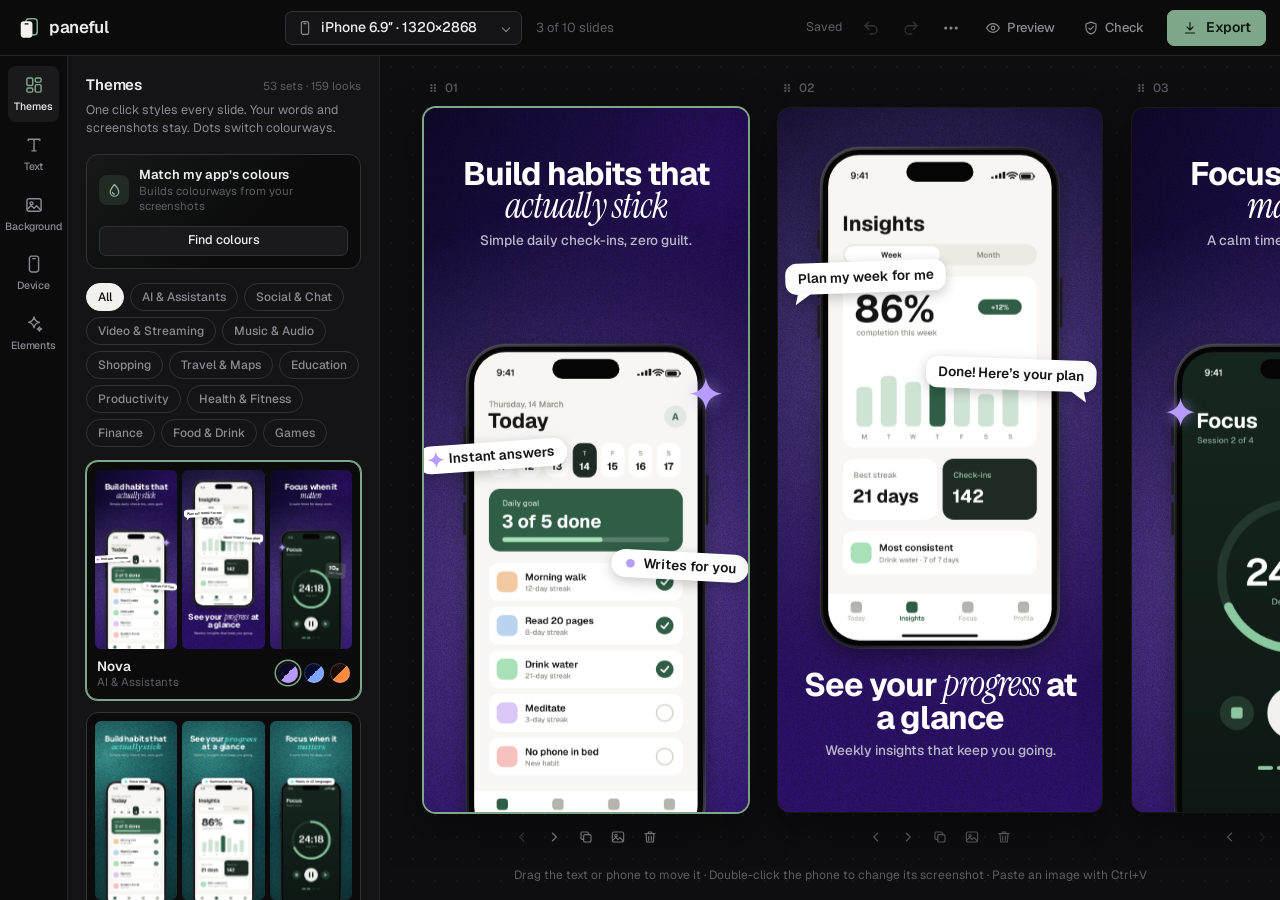
==== app/index.html @ 58d5b6b7 "first commit" ====
<!doctype html>
<html lang="en">
<head>
  <meta charset="utf-8">
  <meta name="viewport" content="width=device-width, initial-scale=1">
  <title>Editor · Paneful</title>
  <meta name="description" content="Make App Store and Google Play screenshots in your browser. Free, no signup.">
  <meta name="theme-color" content="#0B0B0C">
  <link rel="icon" href="../assets/img/favicon.svg" type="image/svg+xml">
  <link rel="apple-touch-icon" href="../assets/img/apple-touch-icon.png">
  <link rel="stylesheet" href="../assets/css/fonts.css">
  <link rel="stylesheet" href="../assets/css/base.css">
  <link rel="stylesheet" href="../assets/css/app.css">
</head>
<body>
  <header class="top">
    <a class="logo" href="../" title="Paneful home">
      <svg viewBox="0 0 32 32" fill="none" aria-hidden="true"><rect x="11.5" y="2.5" width="16.5" height="23.5" rx="4.5" stroke="#7FA88A" stroke-width="2.2"/><rect x="4" y="6" width="17" height="24" rx="4.5" fill="#F2F1EE"/><rect x="9.5" y="9.2" width="6" height="1.8" rx=".9" fill="#0B0B0C"/></svg>
      paneful
    </a>
    <div class="top-mid">
      <label class="size-pick" title="Preview size">
        <span class="size-ic" id="sizeIc"></span>
        <select id="size" aria-label="Preview size"></select>
      </label>
      <span class="count" id="slideCount"></span>
    </div>
    <div class="top-right">
      <span class="save" id="saveState" aria-live="polite">Saved</span>
      <button class="icon-btn" id="undo" title="Undo (Ctrl+Z)" aria-label="Undo"></button>
      <button class="icon-btn" id="redo" title="Redo (Ctrl+Shift+Z)" aria-label="Redo"></button>
      <div class="menu-wrap">
        <button class="icon-btn" id="menuBtn" title="More" aria-label="More options" aria-haspopup="true"></button>
        <div class="menu" id="menu" role="menu">
          <button data-act="new" role="menuitem">New project</button>
          <button data-act="demo" role="menuitem">Load demo project</button>
          <div class="menu-sep"></div>
          <button data-act="saveFile" role="menuitem">Save project file…</button>
          <button data-act="openFile" role="menuitem">Open project file…</button>
          <div class="menu-sep"></div>
          <button data-act="keys" role="menuitem">Keyboard shortcuts</button>
        </div>
      </div>
      <button class="btn btn-ghost topbtn" id="previewBtn" title="See it in the App Store and Google Play"></button>
      <button class="btn btn-ghost topbtn" id="checkBtn" title="Pre-flight check"></button>
      <button class="btn btn-primary" id="exportBtn"></button>
    </div>
  </header>

  <div class="narrow-note" id="narrowNote">Paneful works best on a computer. You can still look around here.</div>

  <main class="main">
    <nav class="rail" id="rail" aria-label="Panels"></nav>
    <aside class="panel" id="panel" aria-live="off"></aside>
    <section class="stage" id="stage">
      <div class="strip" id="strip"></div>
      <div class="drop-hint" id="dropHint"><div>Drop screenshots to add slides</div></div>
      <p class="stage-tip">Drag the text or phone to move it · Double-click the phone to change its screenshot · Paste an image with Ctrl+V</p>
    </section>
  </main>

  <!-- export -->
  <div class="modal" id="exportModal" role="dialog" aria-modal="true" aria-labelledby="exTitle">
    <div class="sheet">
      <div class="sheet-head">
        <h2 id="exTitle">Export screenshots</h2>
        <button class="icon-btn" data-close aria-label="Close"></button>
      </div>
      <div class="sheet-body" id="exBody"></div>
      <div class="sheet-foot">
        <div class="progress" id="exProgress"><div class="bar"><i id="exBar"></i></div><span id="exText"></span></div>
        <button class="btn" id="exOne">Current slide (PNG)</button>
        <button class="btn btn-primary" id="exGo">Download ZIP</button>
      </div>
    </div>
  </div>

  <!-- store preview -->
  <div class="modal" id="previewModal" role="dialog" aria-modal="true" aria-labelledby="pvTitle">
    <div class="sheet sheet-xl">
      <div class="sheet-head"><h2 id="pvTitle">Store preview</h2><button class="icon-btn" data-close aria-label="Close"></button></div>
      <div class="pv" id="pvBody"></div>
    </div>
  </div>

  <!-- pre-flight check -->
  <div class="modal" id="checkModal" role="dialog" aria-modal="true" aria-labelledby="ckTitle">
    <div class="sheet">
      <div class="sheet-head"><h2 id="ckTitle">Pre-flight check</h2><button class="icon-btn" data-close aria-label="Close"></button></div>
      <div class="sheet-body" id="ckBody"></div>
      <div class="sheet-foot"><button class="btn" id="ckRecheck">Check again</button><button class="btn btn-primary" id="ckFixAll">Fix all</button></div>
    </div>
  </div>

  <!-- confirm / info -->
  <div class="modal" id="dialog" role="dialog" aria-modal="true" aria-labelledby="dlgTitle">
    <div class="sheet sheet-sm">
      <div class="sheet-head"><h2 id="dlgTitle"></h2><button class="icon-btn" data-close aria-label="Close"></button></div>
      <div class="sheet-body" id="dlgBody"></div>
      <div class="sheet-foot"><button class="btn" id="dlgCancel">Cancel</button><button class="btn btn-primary" id="dlgOk">OK</button></div>
    </div>
  </div>

  <input type="file" id="fileInput" accept="image/png,image/jpeg,image/webp,image/gif,image/avif" multiple hidden>
  <input type="file" id="projInput" accept=".json,application/json" hidden>
  <div class="toast" id="toast" role="status"></div>

  <script src="../assets/lib/jszip.min.js"></script>
  <script src="../assets/js/engine.js"></script>
  <script src="../assets/js/themes.js"></script>
  <script src="../assets/js/demo.js"></script>
  <script src="../assets/js/extras.js"></script>
  <script src="../assets/js/app.js"></script>
</body>
</html>
---- assets/css/fonts.css ----
/* Paneful fonts — self-hosted (Latin subset), all SIL Open Font License. */
@font-face { font-family: 'Geist'; font-style: normal; font-display: swap; font-weight: 100 900; src: url('../fonts/geist.woff2') format('woff2'); }
@font-face { font-family: 'Inter'; font-style: normal; font-display: swap; font-weight: 100 900; src: url('../fonts/inter.woff2') format('woff2'); }
@font-face { font-family: 'Manrope'; font-style: normal; font-display: swap; font-weight: 200 800; src: url('../fonts/manrope.woff2') format('woff2'); }
@font-face { font-family: 'Outfit'; font-style: normal; font-display: swap; font-weight: 100 900; src: url('../fonts/outfit.woff2') format('woff2'); }
@font-face { font-family: 'Sora'; font-style: normal; font-display: swap; font-weight: 100 800; src: url('../fonts/sora.woff2') format('woff2'); }
@font-face { font-family: 'Space Grotesk'; font-style: normal; font-display: swap; font-weight: 300 700; src: url('../fonts/space-grotesk.woff2') format('woff2'); }
@font-face { font-family: 'Bricolage Grotesque'; font-style: normal; font-display: swap; font-weight: 200 800; src: url('../fonts/bricolage-grotesque.woff2') format('woff2'); }
@font-face { font-family: 'Nunito'; font-style: normal; font-display: swap; font-weight: 200 1000; src: url('../fonts/nunito.woff2') format('woff2'); }
@font-face { font-family: 'DM Sans'; font-style: normal; font-display: swap; font-weight: 100 1000; src: url('../fonts/dm-sans.woff2') format('woff2'); }
@font-face { font-family: 'Fraunces'; font-style: normal; font-display: swap; font-weight: 100 900; src: url('../fonts/fraunces.woff2') format('woff2'); }
@font-face { font-family: 'Playfair Display'; font-style: normal; font-display: swap; font-weight: 400 900; src: url('../fonts/playfair-display.woff2') format('woff2'); }
@font-face { font-family: 'JetBrains Mono'; font-style: normal; font-display: swap; font-weight: 100 800; src: url('../fonts/jetbrains-mono.woff2') format('woff2'); }
@font-face { font-family: 'Caveat'; font-style: normal; font-display: swap; font-weight: 400 700; src: url('../fonts/caveat.woff2') format('woff2'); }
@font-face { font-family: 'Instrument Serif'; font-style: normal; font-display: swap; font-weight: 400; src: url('../fonts/instrument-serif.woff2') format('woff2'); }
@font-face { font-family: 'DM Serif Display'; font-style: normal; font-display: swap; font-weight: 400; src: url('../fonts/dm-serif-display.woff2') format('woff2'); }
@font-face { font-family: 'Archivo Black'; font-style: normal; font-display: swap; font-weight: 400; src: url('../fonts/archivo-black.woff2') format('woff2'); }
@font-face { font-family: 'Instrument Serif'; font-style: italic; font-display: swap; font-weight: 400; src: url('../fonts/instrument-serif-italic.woff2') format('woff2'); }
@font-face { font-family: 'Fraunces'; font-style: italic; font-display: swap; font-weight: 100 900; src: url('../fonts/fraunces-italic.woff2') format('woff2'); }
@font-face { font-family: 'Playfair Display'; font-style: italic; font-display: swap; font-weight: 400 900; src: url('../fonts/playfair-display-italic.woff2') format('woff2'); }
@font-face { font-family: 'DM Serif Display'; font-style: italic; font-display: swap; font-weight: 400; src: url('../fonts/dm-serif-display-italic.woff2') format('woff2'); }
---- assets/css/base.css ----
/* Paneful design tokens */
:root {
  --ink: #0B0B0C;
  --panel: #141416;
  --panel-2: #1A1A1D;
  --line: #26262A;
  --line-2: #323237;
  --text: #EDEDEF;
  --muted: #8A8A93;
  --faint: #5C5C64;
  --paper: #F2F1EE;
  --sage: #7FA88A;
  --sage-hi: #93BB9D;
  --sage-ink: #0E1A12;
  --sage-soft: rgba(127, 168, 138, 0.14);
  --danger: #E5675F;
  --radius: 10px;
  --radius-sm: 7px;
  --ui: 'Geist', ui-sans-serif, system-ui, -apple-system, 'Segoe UI', sans-serif;
  --serif: 'Instrument Serif', Georgia, serif;
  --mono: 'JetBrains Mono', ui-monospace, Menlo, monospace;
}
*, *::before, *::after { box-sizing: border-box; }
html, body { margin: 0; }
body { background: var(--ink); color: var(--text); font-family: var(--ui); font-size: 14px; line-height: 1.5; -webkit-font-smoothing: antialiased; }
a { color: inherit; }
button { font: inherit; color: inherit; }
::selection { background: var(--sage); color: var(--sage-ink); }
:focus-visible { outline: 2px solid var(--sage); outline-offset: 2px; }

.btn { display: inline-flex; align-items: center; justify-content: center; gap: 8px; height: 36px; padding: 0 14px; border-radius: var(--radius-sm); border: 1px solid var(--line-2); background: var(--panel-2); color: var(--text); font-weight: 500; cursor: pointer; text-decoration: none; white-space: nowrap; transition: background .15s, border-color .15s, color .15s; }
.btn:hover { background: #222226; border-color: #3d3d44; }
.btn:disabled { opacity: .4; cursor: default; }
.btn-primary { background: var(--sage); border-color: var(--sage); color: var(--sage-ink); font-weight: 600; }
.btn-primary:hover { background: var(--sage-hi); border-color: var(--sage-hi); }
.btn-paper { background: var(--paper); border-color: var(--paper); color: var(--ink); font-weight: 600; }
.btn-paper:hover { background: #fff; border-color: #fff; }
.btn-ghost { background: transparent; border-color: transparent; color: var(--muted); }
.btn-ghost:hover { background: var(--panel-2); color: var(--text); border-color: transparent; }
.btn svg { width: 16px; height: 16px; flex: none; }
.logo { display: inline-flex; align-items: center; gap: 9px; text-decoration: none; font-weight: 600; letter-spacing: -0.02em; font-size: 17px; color: var(--text); }
.logo svg { width: 22px; height: 22px; }
---- assets/css/app.css ----
/* Paneful editor */
html, body { height: 100%; overflow: hidden; }
body { display: flex; flex-direction: column; }

/* ── top bar ── */
.top { height: 56px; flex: none; display: flex; align-items: center; gap: 16px; padding: 0 14px 0 18px; border-bottom: 1px solid var(--line); background: var(--ink); position: relative; z-index: 20; }
.top-mid { flex: 1; display: flex; align-items: center; justify-content: center; gap: 14px; }
.top-right { display: flex; align-items: center; gap: 6px; }
.size-pick { position: relative; display: inline-flex; align-items: center; gap: 8px; height: 34px; padding: 0 30px 0 11px; border: 1px solid var(--line-2); border-radius: var(--radius-sm); background: var(--panel); cursor: pointer; }
.size-pick:hover { border-color: #3d3d44; }
.size-pick::after { content: ''; position: absolute; right: 12px; top: 13px; width: 6px; height: 6px; border-right: 1.5px solid var(--muted); border-bottom: 1.5px solid var(--muted); transform: rotate(45deg); pointer-events: none; }
.size-ic svg { width: 16px; height: 16px; color: var(--muted); display: block; }
.size-pick select { appearance: none; background: transparent; border: 0; color: var(--text); font: inherit; font-weight: 500; cursor: pointer; outline: none; }
.size-pick select option, .size-pick select optgroup { background: var(--panel); color: var(--text); }
.count { color: var(--faint); font-size: 13px; }
.save { color: var(--faint); font-size: 12.5px; margin-right: 6px; min-width: 52px; text-align: right; }
.icon-btn { width: 34px; height: 34px; display: inline-grid; place-items: center; border: 1px solid transparent; border-radius: var(--radius-sm); background: transparent; color: var(--muted); cursor: pointer; }
.icon-btn:hover:not(:disabled) { background: var(--panel-2); color: var(--text); }
.icon-btn:disabled { opacity: .3; cursor: default; }
.icon-btn svg { width: 18px; height: 18px; }
#exportBtn { margin-left: 6px; }

.menu-wrap { position: relative; }
.menu { position: absolute; right: 0; top: 40px; min-width: 210px; padding: 6px; background: var(--panel); border: 1px solid var(--line-2); border-radius: var(--radius); box-shadow: 0 16px 40px rgba(0,0,0,.45); display: none; }
.menu.open { display: block; }
.menu button { display: block; width: 100%; text-align: left; padding: 8px 10px; border: 0; background: transparent; border-radius: 6px; cursor: pointer; color: var(--text); }
.menu button:hover { background: var(--panel-2); }
.menu-sep { height: 1px; background: var(--line); margin: 5px 4px; }

.narrow-note { display: none; padding: 8px 16px; font-size: 13px; background: var(--sage-soft); color: var(--sage-hi); border-bottom: 1px solid var(--line); }
@media (max-width: 860px) { .narrow-note { display: block; } }

/* ── main grid ── */
.main { flex: 1; min-height: 0; display: grid; grid-template-columns: 68px 312px 1fr; }
.rail { border-right: 1px solid var(--line); padding: 10px 8px; display: flex; flex-direction: column; gap: 4px; background: var(--ink); }
.rail button { display: flex; flex-direction: column; align-items: center; gap: 4px; padding: 9px 0 7px; border: 0; border-radius: 8px; background: transparent; color: var(--muted); font-size: 10.5px; letter-spacing: -0.01em; font-weight: 500; cursor: pointer; }
.rail button svg { width: 20px; height: 20px; }
.rail button:hover { color: var(--text); background: var(--panel); }
.rail button.on { color: var(--text); background: var(--panel-2); }
.rail button.on svg { color: var(--sage); }

.panel { border-right: 1px solid var(--line); background: var(--panel); overflow-y: auto; padding: 18px 18px 40px; }
.panel::-webkit-scrollbar, .stage::-webkit-scrollbar, .strip::-webkit-scrollbar { width: 10px; height: 10px; }
.panel::-webkit-scrollbar-thumb, .strip::-webkit-scrollbar-thumb { background: #2a2a2f; border-radius: 10px; border: 3px solid transparent; background-clip: padding-box; }
.panel h2 { font-size: 15px; font-weight: 600; margin: 0 0 4px; letter-spacing: -0.01em; }
.panel .hint { color: var(--muted); font-size: 12.5px; margin: 0 0 16px; }
.panel h3 { font-size: 11px; font-weight: 600; text-transform: uppercase; letter-spacing: .07em; color: var(--faint); margin: 22px 0 10px; }
.panel h3:first-of-type { margin-top: 8px; }
.sec { padding-bottom: 6px; }

.field { margin-bottom: 13px; }
.field > .lab { display: flex; justify-content: space-between; align-items: baseline; font-size: 12.5px; color: var(--muted); margin-bottom: 6px; }
.field > .lab output { font-family: var(--mono); font-size: 11.5px; color: var(--text); }
.row2 { display: grid; grid-template-columns: minmax(0, 1fr) minmax(0, 1fr); gap: 10px; }
.row2 > * { min-width: 0; }

input[type=range] { -webkit-appearance: none; appearance: none; width: 100%; height: 18px; background: transparent; cursor: pointer; margin: 0; }
input[type=range]::-webkit-slider-runnable-track { height: 4px; border-radius: 4px; background: linear-gradient(to right, var(--sage) var(--p, 50%), var(--line-2) var(--p, 50%)); }
input[type=range]::-moz-range-track { height: 4px; border-radius: 4px; background: var(--line-2); }
input[type=range]::-moz-range-progress { height: 4px; border-radius: 4px; background: var(--sage); }
input[type=range]::-webkit-slider-thumb { -webkit-appearance: none; width: 14px; height: 14px; border-radius: 50%; background: var(--paper); margin-top: -5px; border: 0; box-shadow: 0 1px 3px rgba(0,0,0,.5); }
input[type=range]::-moz-range-thumb { width: 14px; height: 14px; border-radius: 50%; background: var(--paper); border: 0; }

.inp, textarea.inp, select.inp { width: 100%; background: var(--ink); border: 1px solid var(--line-2); border-radius: var(--radius-sm); color: var(--text); font: inherit; padding: 8px 10px; outline: none; }
textarea.inp { resize: vertical; min-height: 64px; line-height: 1.45; }
.inp:focus { border-color: var(--sage); }
select.inp { appearance: none; padding-right: 28px; cursor: pointer; background-image: linear-gradient(45deg, transparent 50%, var(--muted) 50%), linear-gradient(135deg, var(--muted) 50%, transparent 50%); background-position: calc(100% - 15px) 52%, calc(100% - 10px) 52%; background-size: 5px 5px; background-repeat: no-repeat; }
select.inp option { background: var(--panel); }

.color { display: flex; align-items: center; gap: 8px; background: var(--ink); border: 1px solid var(--line-2); border-radius: var(--radius-sm); padding: 4px 8px 4px 4px; }
.color:focus-within { border-color: var(--sage); }
.color .sw { position: relative; width: 26px; height: 26px; border-radius: 5px; overflow: hidden; flex: none; box-shadow: inset 0 0 0 1px rgba(255,255,255,.12); }
.color .sw input { position: absolute; inset: -8px; width: 44px; height: 44px; border: 0; padding: 0; cursor: pointer; opacity: 0; }
.color .hex { flex: 1; min-width: 0; width: 100%; background: transparent; border: 0; color: var(--text); font-family: var(--mono); font-size: 12.5px; outline: none; text-transform: uppercase; }

.seg { display: flex; background: var(--ink); border: 1px solid var(--line-2); border-radius: var(--radius-sm); padding: 3px; gap: 2px; }
.seg button { flex: 1; height: 28px; border: 0; border-radius: 5px; background: transparent; color: var(--muted); font-size: 12.5px; font-weight: 500; cursor: pointer; display: inline-flex; align-items: center; justify-content: center; gap: 5px; padding: 0 4px; white-space: nowrap; }
.seg button:hover { color: var(--text); }
.seg button.on { background: var(--panel-2); color: var(--text); box-shadow: 0 0 0 1px var(--line-2); }
.seg button svg { width: 15px; height: 15px; }
.seg.wrap { flex-wrap: wrap; }
.seg.wrap button { flex: 1 0 30%; }

.swatches { display: flex; gap: 8px; flex-wrap: wrap; }
.swatches button { width: 30px; height: 30px; border-radius: 50%; border: 2px solid transparent; cursor: pointer; box-shadow: inset 0 0 0 1px rgba(255,255,255,.15); padding: 0; }
.swatches button.on { border-color: var(--sage); box-shadow: inset 0 0 0 2px var(--panel); }

.btn-block { width: 100%; }
.btn-sm { height: 30px; font-size: 12.5px; padding: 0 10px; }
.btns { display: flex; gap: 8px; }
.btns .btn { flex: 1; }
.apply-all { margin-top: 18px; }

.shot { display: flex; gap: 12px; align-items: center; padding: 10px; border: 1px solid var(--line-2); border-radius: var(--radius); background: var(--ink); }
.shot .thumb { width: 46px; height: 92px; border-radius: 7px; background: #1f1f23 center/cover no-repeat; flex: none; display: grid; place-items: center; color: var(--faint); }
.shot .thumb svg { width: 18px; height: 18px; }
.shot .meta { flex: 1; min-width: 0; display: flex; flex-direction: column; gap: 7px; }
.shot .meta small { color: var(--muted); font-size: 12px; }

/* themes */
.themes { display: grid; grid-template-columns: 1fr 1fr; gap: 12px; }
.theme { border: 1px solid var(--line-2); border-radius: var(--radius); background: var(--ink); padding: 8px 8px 9px; cursor: pointer; text-align: left; transition: border-color .15s, transform .15s; }
.theme:hover { border-color: #45454c; transform: translateY(-1px); }
.theme.on { border-color: var(--sage); box-shadow: 0 0 0 1px var(--sage); }
.theme canvas { width: 100%; display: block; border-radius: 6px; aspect-ratio: 1320 / 2868; background: #1a1a1d; }
.theme .nm { display: flex; align-items: center; justify-content: space-between; margin-top: 7px; font-size: 12.5px; font-weight: 500; }
.theme .dots { display: flex; gap: 3px; }
.theme .dots i { width: 9px; height: 9px; border-radius: 50%; box-shadow: inset 0 0 0 1px rgba(255,255,255,.15); }

/* ── stage ── */
.stage { position: relative; min-width: 0; overflow: hidden; display: flex; flex-direction: column; background-color: #0E0E10; background-image: radial-gradient(rgba(255,255,255,.045) 1px, transparent 1px); background-size: 22px 22px; }
.strip { flex: 1; display: flex; align-items: center; gap: 30px; overflow-x: auto; overflow-y: hidden; padding: 26px 44px 18px; }
.strip::after { content: ''; flex: 0 0 14px; }
.card { flex: none; display: flex; flex-direction: column; gap: 10px; position: relative; }
.card .chead { display: flex; align-items: center; justify-content: space-between; color: var(--faint); font-size: 12px; font-weight: 500; height: 20px; }
.card .grip { cursor: grab; display: inline-flex; align-items: center; gap: 5px; padding: 2px 6px 2px 2px; border-radius: 5px; }
.card .grip:hover { color: var(--text); background: rgba(255,255,255,.05); }
.card .grip svg { width: 14px; height: 14px; }
.card canvas { display: block; border-radius: 12px; box-shadow: 0 0 0 1px rgba(255,255,255,.06), 0 18px 50px rgba(0,0,0,.45); touch-action: none; background: #1a1a1d; }
.card.sel canvas { box-shadow: 0 0 0 2px var(--sage), 0 18px 50px rgba(0,0,0,.45); }
.card .acts { display: flex; justify-content: center; gap: 2px; opacity: .55; transition: opacity .15s; }
.card:hover .acts, .card.sel .acts { opacity: 1; }
.card .acts .icon-btn { width: 30px; height: 30px; }
.card .acts .icon-btn svg { width: 16px; height: 16px; }
.card.drop-before::before, .card.drop-after::after { content: ''; position: absolute; top: 30px; bottom: 40px; width: 3px; border-radius: 3px; background: var(--sage); }
.card.drop-before::before { left: -17px; }
.card.drop-after::after { right: -17px; }
.card.file-over canvas { box-shadow: 0 0 0 3px var(--sage), 0 18px 50px rgba(0,0,0,.45); }
.card.dragging { opacity: .4; }

.add { flex: none; border: 1.5px dashed var(--line-2); border-radius: 14px; display: flex; flex-direction: column; align-items: center; justify-content: center; gap: 10px; color: var(--muted); cursor: pointer; background: rgba(255,255,255,.015); transition: border-color .15s, color .15s; margin-top: 30px; margin-bottom: 40px; padding: 10px; text-align: center; }
.add:hover { border-color: var(--sage); color: var(--text); }
.add svg { width: 26px; height: 26px; }
.add b { font-weight: 500; font-size: 13.5px; }
.add small { font-size: 12px; color: var(--faint); }
.add .link { background: none; border: 0; color: var(--muted); text-decoration: underline; text-underline-offset: 3px; cursor: pointer; font-size: 12px; padding: 4px; }
.add .link:hover { color: var(--text); }

.stage-tip { flex: none; margin: 0; padding: 0 20px 16px; text-align: center; color: var(--faint); font-size: 12px; }
.drop-hint { position: absolute; inset: 12px; border: 2px dashed var(--sage); border-radius: 16px; background: rgba(14, 26, 18, .72); display: none; place-items: center; font-size: 16px; font-weight: 500; color: var(--text); pointer-events: none; z-index: 5; }
.stage.dropping .drop-hint { display: grid; }

/* ── modals ── */
.modal { position: fixed; inset: 0; background: rgba(5,5,6,.72); display: none; align-items: center; justify-content: center; z-index: 50; padding: 20px; backdrop-filter: blur(3px); }
.modal.open { display: flex; }
.sheet { width: 100%; max-width: 620px; max-height: calc(100vh - 40px); display: flex; flex-direction: column; background: var(--panel); border: 1px solid var(--line-2); border-radius: 14px; box-shadow: 0 30px 80px rgba(0,0,0,.6); }
.sheet-sm { max-width: 420px; }
.sheet-head { display: flex; align-items: center; justify-content: space-between; padding: 16px 16px 6px 22px; }
.sheet-head h2 { margin: 0; font-size: 17px; font-weight: 600; letter-spacing: -0.01em; }
.sheet-body { padding: 8px 22px 6px; overflow-y: auto; color: var(--muted); }
.sheet-body p { margin: 0 0 12px; }
.sheet-foot { display: flex; align-items: center; justify-content: flex-end; gap: 8px; padding: 14px 22px 20px; }
.exgroup { margin: 8px 0 18px; }
.exgroup h4 { margin: 0 0 8px; color: var(--text); font-size: 13px; font-weight: 600; }
.exitem { display: flex; align-items: center; gap: 12px; padding: 10px 12px; border: 1px solid var(--line-2); border-radius: var(--radius-sm); margin-bottom: 6px; cursor: pointer; background: var(--ink); }
.exitem:hover { border-color: #45454c; }
.exitem input { accent-color: var(--sage); width: 16px; height: 16px; cursor: pointer; }
.exitem .t { flex: 1; color: var(--text); }
.exitem .d { font-family: var(--mono); font-size: 11.5px; color: var(--muted); }
.exitem .n { font-size: 11px; padding: 2px 7px; border-radius: 20px; background: var(--panel-2); color: var(--muted); }
.exitem .n.req { background: var(--sage-soft); color: var(--sage-hi); }
.exsum { font-size: 12.5px; padding: 10px 12px; border-radius: var(--radius-sm); background: var(--ink); border: 1px solid var(--line); }
.feat-prev { width: 100%; border-radius: 6px; margin-top: 4px; display: block; }
.progress { flex: 1; display: none; align-items: center; gap: 10px; font-size: 12.5px; color: var(--muted); }
.progress.on { display: flex; }
.progress .bar { flex: 1; height: 4px; border-radius: 4px; background: var(--line-2); overflow: hidden; }
.progress .bar i { display: block; height: 100%; width: 0; background: var(--sage); transition: width .15s; }
.keys { width: 100%; border-collapse: collapse; }
.keys td { padding: 7px 0; border-bottom: 1px solid var(--line); color: var(--text); }
.keys td:last-child { text-align: right; }
kbd { font-family: var(--mono); font-size: 11.5px; padding: 2px 6px; border-radius: 5px; background: var(--ink); border: 1px solid var(--line-2); color: var(--text); }

.toast { position: fixed; left: 50%; bottom: 26px; transform: translate(-50%, 16px); background: var(--paper); color: var(--ink); padding: 10px 16px; border-radius: 9px; font-weight: 500; font-size: 13.5px; box-shadow: 0 14px 40px rgba(0,0,0,.5); opacity: 0; pointer-events: none; transition: opacity .2s, transform .2s; z-index: 60; display: flex; align-items: center; gap: 12px; }
.toast.on { opacity: 1; transform: translate(-50%, 0); pointer-events: auto; }
.toast button { border: 0; background: transparent; font-weight: 600; color: #3f6b4b; cursor: pointer; padding: 0; }

@media (max-width: 860px) {
  .main { grid-template-columns: 56px 260px minmax(380px, 1fr); overflow-x: auto; }
  .top-mid .count, .save { display: none; }
}
.modal.open ~ .toast { bottom: auto; top: 24px; transform: translate(-50%, -16px); }
.modal.open ~ .toast.on { transform: translate(-50%, 0); }

/* ── themes browser ── */
.thead { display: flex; align-items: baseline; justify-content: space-between; gap: 8px; }
.tcount { font-size: 11.5px; color: var(--faint); white-space: nowrap; }
.cats { display: flex; flex-wrap: wrap; gap: 6px; margin: 0 0 14px; }
.cats button { height: 28px; padding: 0 11px; border-radius: 20px; border: 1px solid var(--line-2); background: transparent; color: var(--muted); font-size: 12px; font-weight: 500; cursor: pointer; }
.cats button:hover { color: var(--text); border-color: #45454c; }
.cats button.on { background: var(--paper); border-color: var(--paper); color: var(--ink); }
.tlist { display: flex; flex-direction: column; gap: 12px; }
.tcard { border: 1px solid var(--line-2); border-radius: 12px; background: var(--ink); padding: 8px 8px 10px; cursor: pointer; transition: border-color .15s, transform .15s; }
.tcard:hover { border-color: #45454c; }
.tcard.on { border-color: var(--sage); box-shadow: 0 0 0 1px var(--sage); }
.tprev { display: grid; grid-template-columns: repeat(3, 1fr); gap: 5px; }
.tprev canvas { width: 100%; aspect-ratio: 1320 / 2868; display: block; border-radius: 6px; background: #1a1a1d; }
.tmeta { display: flex; align-items: center; justify-content: space-between; margin-top: 9px; padding: 0 2px; }
.tname { display: flex; flex-direction: column; line-height: 1.25; }
.tname b { font-size: 13.5px; font-weight: 600; }
.tname small { font-size: 11.5px; color: var(--faint); }
.tdots { display: flex; gap: 6px; }
.tdots button { width: 20px; height: 20px; border-radius: 50%; border: 0; padding: 0; cursor: pointer; box-shadow: inset 0 0 0 1px rgba(255,255,255,.18); }
.tdots button.on { box-shadow: 0 0 0 2px var(--ink), 0 0 0 3.5px var(--sage); }
.more { margin-top: 14px; }

/* ── switches ── */
.switch { display: flex; align-items: center; justify-content: space-between; gap: 10px; margin-bottom: 13px; font-size: 12.5px; color: var(--muted); cursor: pointer; position: relative; }
.switch input { position: absolute; opacity: 0; width: 1px; height: 1px; }
.switch i { width: 32px; height: 18px; border-radius: 18px; background: var(--line-2); position: relative; transition: background .15s; flex: none; }
.switch i::after { content: ''; position: absolute; left: 2px; top: 2px; width: 14px; height: 14px; border-radius: 50%; background: var(--paper); transition: transform .15s; }
.switch input:checked + i { background: var(--sage); }
.switch input:checked + i::after { transform: translateX(14px); }
.switch input:focus-visible + i { outline: 2px solid var(--sage); outline-offset: 2px; }

/* ── elements ── */
.addgrid { display: grid; grid-template-columns: repeat(3, 1fr); gap: 6px; margin-bottom: 16px; }
.addgrid .btn { padding: 0 6px; gap: 5px; }
.addgrid .btn svg { width: 13px; height: 13px; }
.empty { color: var(--faint); font-size: 12.5px; text-align: center; padding: 18px 0; border: 1px dashed var(--line-2); border-radius: var(--radius); }
.el { border: 1px solid var(--line-2); border-radius: var(--radius); padding: 10px 12px 2px; margin-bottom: 10px; background: var(--ink); }
.el.on { border-color: var(--sage); }
.el-head { display: flex; align-items: center; justify-content: space-between; margin-bottom: 8px; }
.el-head b { font-size: 12.5px; font-weight: 600; }
.el-acts { display: flex; gap: 2px; }
.el-acts .icon-btn { width: 28px; height: 28px; }
.el-acts .icon-btn svg { width: 15px; height: 15px; }
.tsentinel { display: flex; align-items: center; justify-content: center; gap: 9px; padding: 18px 0 6px; color: var(--faint); font-size: 12.5px; }
.tsentinel i { width: 14px; height: 14px; border-radius: 50%; border: 2px solid var(--line-2); border-top-color: var(--sage); animation: spin .8s linear infinite; }
@keyframes spin { to { transform: rotate(360deg); } }
.tend { text-align: center; color: var(--faint); font-size: 12px; margin: 16px 0 0; }

/* ── selection outline + handles (editor only, never exported) ── */
.cwrap { position: relative; }
.selbox, .hoverbox { position: absolute; display: none; pointer-events: none; border-radius: 5px; transform-origin: 50% 50%; }
.selbox { z-index: 4; border: 2px solid var(--sage); box-shadow: 0 0 0 1px rgba(0,0,0,.35), inset 0 0 0 1px rgba(0,0,0,.2); }
.selbox.on, .hoverbox.on { display: block; }
.hoverbox { z-index: 3; border: 1.5px dashed rgba(147,187,157,.85); }
.selbox .h { position: absolute; width: 13px; height: 13px; border-radius: 50%; background: #fff; border: 2px solid var(--sage); pointer-events: auto; box-shadow: 0 1px 4px rgba(0,0,0,.45); touch-action: none; }
.selbox .h:hover { transform: scale(1.25); }
.selbox .nw { left: -7.5px; top: -7.5px; cursor: nwse-resize; }
.selbox .ne { right: -7.5px; top: -7.5px; cursor: nesw-resize; }
.selbox .sw { left: -7.5px; bottom: -7.5px; cursor: nesw-resize; }
.selbox .se { right: -7.5px; bottom: -7.5px; cursor: nwse-resize; }
.selbox .rot { left: 50%; top: -36px; margin-left: -8px; width: 16px; height: 16px; background: var(--sage); border-color: #fff; cursor: grab; }
.selbox .rot::after { content: ''; position: absolute; inset: 3px; border-radius: 50%; border: 1.5px solid #fff; border-top-color: transparent; }
.selbox.rotating .rot { cursor: grabbing; }
.selbox .rline { position: absolute; left: 50%; top: -21px; width: 1.5px; height: 21px; margin-left: -.75px; background: var(--sage); }
.selbox[data-kind="text"] .rot, .selbox[data-kind="text"] .rline { display: none; }
.selbox .lab { position: absolute; left: -1.5px; bottom: calc(100% + 4px); font-size: 10.5px; font-weight: 600; line-height: 1; padding: 3px 6px; border-radius: 4px; background: var(--sage); color: var(--sage-ink); white-space: nowrap; }
.selbox:not([data-kind="text"]) .lab { bottom: auto; top: calc(100% + 5px); }
.selbox .tag { position: absolute; left: 50%; top: -68px; transform: translateX(-50%); display: none; font: 600 12px var(--mono); padding: 4px 8px; border-radius: 6px; background: var(--paper); color: var(--ink); box-shadow: 0 4px 14px rgba(0,0,0,.4); white-space: nowrap; }
.selbox.rotating .tag, .selbox.scaling .tag { display: block; }
.selbox.rotating .h:not(.rot), .selbox.scaling .rot, .selbox.scaling .rline { opacity: .35; }
.selbox[data-kind="text"] .tag { top: -34px; }

/* ── top bar extras ── */
.topbtn { height: 34px; padding: 0 10px; gap: 6px; font-size: 13px; position: relative; }
.topbtn svg { width: 16px; height: 16px; }
#checkCount { display: none; font-style: normal; min-width: 17px; height: 17px; padding: 0 5px; border-radius: 9px; background: #E5A33A; color: #1A1204; font-size: 10.5px; font-weight: 700; line-height: 17px; text-align: center; }
#checkCount.on { display: inline-block; }
@media (max-width: 1180px) { .topbtn span { display: none; } }

/* ── match my colours ── */
.match { border: 1px solid var(--line-2); border-radius: 12px; padding: 12px; margin: 0 0 14px; background: linear-gradient(135deg, rgba(127,168,138,.09), transparent 60%), var(--ink); }
.match-head { display: flex; align-items: center; gap: 10px; }
.match-ic { width: 30px; height: 30px; border-radius: 8px; display: grid; place-items: center; background: var(--sage-soft); color: var(--sage-hi); flex: none; }
.match-ic svg { width: 17px; height: 17px; }
.match-txt { flex: 1; display: flex; flex-direction: column; line-height: 1.3; min-width: 0; }
.match-txt b { font-size: 13px; font-weight: 600; }
.match-txt small { font-size: 11.5px; color: var(--faint); }
.match-found { display: flex; align-items: center; gap: 6px; margin-top: 11px; font-size: 11.5px; color: var(--muted); }
.match-found i { width: 16px; height: 16px; border-radius: 5px; box-shadow: inset 0 0 0 1px rgba(255,255,255,.2); }
.match-opts { display: grid; grid-template-columns: repeat(3, 1fr); gap: 6px; margin-top: 10px; }
.match-opt { display: flex; flex-direction: column; align-items: center; gap: 6px; padding: 8px 4px 7px; border-radius: 9px; border: 1px solid var(--line-2); background: var(--panel); color: var(--text); font-size: 12px; font-weight: 500; cursor: pointer; }
.match-opt:hover { border-color: #45454c; }
.match-opt.on { border-color: var(--sage); box-shadow: 0 0 0 1px var(--sage); }
.match-opt .sw { width: 100%; height: 26px; border-radius: 6px; box-shadow: inset 0 0 0 1px rgba(255,255,255,.12); }
.match-note { display: block; margin-top: 9px; font-size: 11.5px; color: var(--faint); line-height: 1.4; }
.tdots button.custom { outline: 1.5px dashed var(--sage); outline-offset: 2px; }

/* ── pre-flight ── */
.ck-sum { display: flex; gap: 12px; align-items: flex-start; padding: 12px 14px; border-radius: 10px; margin-bottom: 12px; }
.ck-sum svg { width: 22px; height: 22px; flex: none; margin-top: 1px; }
.ck-sum b { display: block; color: var(--text); font-weight: 600; }
.ck-sum span { font-size: 12.5px; }
.ck-sum.warn { background: rgba(229,163,58,.1); border: 1px solid rgba(229,163,58,.3); }
.ck-sum.warn svg { color: #E5A33A; }
.ck-sum.ok { background: var(--sage-soft); border: 1px solid rgba(127,168,138,.35); }
.ck-sum.ok svg { color: var(--sage-hi); }
.ck-item { display: flex; gap: 10px; align-items: flex-start; padding: 11px 0; border-bottom: 1px solid var(--line); }
.ck-ic svg { width: 17px; height: 17px; margin-top: 2px; }
.ck-item.warn .ck-ic { color: #E5A33A; }
.ck-item.info .ck-ic { color: #7FA6FF; }
.ck-txt { flex: 1; min-width: 0; }
.ck-txt p { margin: 0; color: var(--text); font-size: 13.5px; }
.ck-txt small { color: var(--faint); font-size: 11.5px; }
.ck-acts { display: flex; gap: 6px; flex: none; }
.expf { display: flex; align-items: center; gap: 10px; padding: 10px 12px; border-radius: 9px; margin: 4px 0 14px; font-size: 13px; }
.expf svg { width: 18px; height: 18px; flex: none; }
.expf span { flex: 1; }
.expf b { color: var(--text); font-weight: 600; }
.expf.warn { background: rgba(229,163,58,.1); border: 1px solid rgba(229,163,58,.3); }
.expf.warn svg { color: #E5A33A; }
.expf.ok { background: var(--sage-soft); border: 1px solid rgba(127,168,138,.35); }
.expf.ok svg { color: var(--sage-hi); }

/* ── store preview ── */
.sheet-xl { max-width: 960px; }
.pv { display: grid; grid-template-columns: 300px 1fr; gap: 10px; padding: 6px 22px 22px; overflow-y: auto; }
.pv-side h3 { font-size: 11px; font-weight: 600; text-transform: uppercase; letter-spacing: .07em; color: var(--faint); margin: 20px 0 10px; }
.pv-icon { display: flex; align-items: center; gap: 10px; }
.pv-icon img { width: 46px; height: 46px; border-radius: 11px; box-shadow: 0 0 0 1px rgba(255,255,255,.1); }
.pv-hint { color: var(--faint); font-size: 11.5px; display: block; margin-top: 6px; }
.pv-legal { color: var(--faint); font-size: 11px; margin-top: 18px; }
.pv-stage { display: flex; flex-direction: column; align-items: center; background: #0E0E10; border-radius: 12px; padding: 22px 10px 12px; min-height: 640px; }
.pv-cap { color: var(--muted); font-size: 12.5px; text-align: center; margin: 14px 10px 0; max-width: 360px; }

.pv-phone { --bg: #fff; --fg: #000; --mut: #8a8a8e; --line: #e3e3e8; --chip: #eef0f5; --blue: #007AFF; --green: #01875F; --onGreen: #fff;
  position: relative; width: 340px; height: 690px; border-radius: 52px; padding: 11px; background: #1b1b1e; box-shadow: 0 0 0 1px #3a3a40, 0 30px 70px rgba(0,0,0,.6); flex: none; }
.pv-phone.dark { --bg: #000; --fg: #fff; --mut: #8d8d93; --line: #26262a; --chip: #1c1c1f; --blue: #0A84FF; --green: #5DD39E; --onGreen: #062e1e; }
.pv-phone.google.light { --bg: #fff; --fg: #1f1f1f; --mut: #5f6368; --line: #e8eaed; --chip: #f1f3f4; }
.pv-phone.google.dark { --bg: #131314; --fg: #e3e3e3; --mut: #9aa0a6; --line: #2d2e30; --chip: #1f1f20; }
.pv-island { position: absolute; top: 21px; left: 50%; width: 96px; height: 28px; margin-left: -48px; border-radius: 20px; background: #000; z-index: 3; }
.pv-screen { width: 100%; height: 100%; border-radius: 42px; overflow: hidden auto; background: var(--bg); color: var(--fg); scrollbar-width: none; font-family: -apple-system, 'SF Pro Text', 'Inter', system-ui, sans-serif; }
.pv-phone.google .pv-screen { font-family: 'Roboto', 'Google Sans', 'Inter', system-ui, sans-serif; }
.pv-screen::-webkit-scrollbar { display: none; }
.pv-status { display: flex; justify-content: space-between; align-items: center; padding: 15px 26px 6px 30px; font-size: 13.5px; }
.pv-status span { display: flex; gap: 5px; align-items: center; }
.pv-status i { display: inline-block; background: var(--fg); }
.pv-status .sig { width: 15px; height: 9px; clip-path: polygon(0 100%, 25% 100%, 25% 70%, 37% 70%, 37% 100%, 50% 100%, 50% 45%, 62% 45%, 62% 100%, 75% 100%, 75% 20%, 87% 20%, 87% 100%, 100% 100%, 100% 0, 0 100%); }
.pv-status .wifi { width: 13px; height: 9px; border-radius: 13px 13px 0 0; clip-path: polygon(50% 100%, 0 0, 100% 0); }
.pv-status .bat { width: 22px; height: 10px; border-radius: 3px; }
.stars { display: inline-flex; gap: 1.5px; }
.stars .st { width: 10px; height: 10px; background: linear-gradient(90deg, var(--mut) var(--f), color-mix(in srgb, var(--mut) 30%, transparent) var(--f)); clip-path: polygon(50% 0, 61% 35%, 98% 35%, 68% 57%, 79% 91%, 50% 70%, 21% 91%, 32% 57%, 2% 35%, 39% 35%); }
.stars.sm .st { width: 9px; height: 9px; }

/* App Store */
.as { padding: 0 16px 24px; font-size: 13px; }
.as-nav { display: flex; align-items: center; gap: 10px; padding: 8px 0 12px; }
.as-sbar { flex: 1; display: flex; align-items: center; gap: 6px; height: 34px; padding: 0 9px; border-radius: 10px; background: var(--chip); color: var(--mut); }
.as-sbar span { flex: 1; color: var(--fg); font-size: 15px; }
.as-sbar svg { width: 15px; height: 15px; }
.as-cancel { color: var(--blue); font-size: 15px; }
.as-res { padding: 12px 0 16px; border-bottom: 1px solid var(--line); }
.as-row { display: flex; align-items: center; gap: 11px; }
.as-ic { width: 60px; height: 60px; border-radius: 14px; box-shadow: 0 0 0 .5px rgba(0,0,0,.15); flex: none; object-fit: cover; }
.as-ic.big { width: 108px; height: 108px; border-radius: 24px; }
.as-ic.g { background: var(--chip); }
.as-meta { flex: 1; min-width: 0; display: flex; flex-direction: column; gap: 2px; }
.as-meta b { font-size: 15px; font-weight: 600; white-space: nowrap; overflow: hidden; text-overflow: ellipsis; }
.as-meta span { color: var(--mut); font-size: 12.5px; white-space: nowrap; overflow: hidden; text-overflow: ellipsis; }
.as-rate { display: flex; align-items: center; gap: 4px; }
.as-rate em { font-style: normal; font-size: 11px; }
.as-getwrap { display: flex; flex-direction: column; align-items: center; gap: 3px; }
.as-getwrap small { font-size: 8.5px; color: var(--mut); white-space: nowrap; }
.as-get { display: inline-block; padding: 5px 19px; border-radius: 20px; background: var(--chip); color: var(--blue); font-weight: 700; font-size: 14px; }
.as-get.fill { background: var(--blue); color: #fff; padding: 6px 22px; }
.as-shots { display: grid; grid-template-columns: repeat(3, 1fr); gap: 7px; margin-top: 13px; }
.as-shots img, .as-shots div { width: 100%; aspect-ratio: 1320 / 2868; border-radius: 9px; display: block; box-shadow: 0 0 0 .5px var(--line); object-fit: cover; }
.as-res.ghost .as-meta i, .gp-res.ghost .gp-meta i { display: block; height: 9px; border-radius: 5px; background: var(--chip); margin: 3px 0; width: 70%; }
.as-res.ghost .as-meta i:nth-child(2) { width: 50%; }
.as-res.ghost .as-shots div { background: var(--chip); box-shadow: none; }
.as-res.ghost { opacity: .7; }
.as-back { display: flex; align-items: center; gap: 2px; color: var(--blue); font-size: 15px; padding: 8px 0 10px; margin-left: -6px; }
.as-back svg { width: 22px; height: 22px; }
.as-head { display: flex; gap: 14px; align-items: flex-start; }
.as-hmeta { flex: 1; min-width: 0; }
.as-hmeta h3 { margin: 2px 0 2px; font-size: 20px; font-weight: 700; line-height: 1.2; }
.as-hmeta p { margin: 0; color: var(--mut); font-size: 13px; }
.as-acts { display: flex; align-items: center; justify-content: space-between; margin-top: 18px; }
.as-share svg { width: 20px; height: 20px; color: var(--blue); }
.as-info { display: grid; grid-template-columns: repeat(4, 1fr); margin: 18px 0 0; padding: 10px 0; border-top: 1px solid var(--line); border-bottom: 1px solid var(--line); text-align: center; }
.as-info div { display: flex; flex-direction: column; align-items: center; gap: 3px; padding: 0 3px; border-right: 1px solid var(--line); min-width: 0; }
.as-info div:last-child { border-right: 0; }
.as-info small { font-size: 8.5px; color: var(--mut); letter-spacing: .02em; white-space: nowrap; overflow: hidden; text-overflow: ellipsis; max-width: 100%; }
.as-info b { font-size: 17px; font-weight: 700; color: var(--mut); line-height: 1.2; }
.as-info b.ico svg { width: 17px; height: 17px; }
.as-info span { font-size: 10px; color: var(--mut); white-space: nowrap; overflow: hidden; text-overflow: ellipsis; max-width: 100%; }
.as-shots.big { display: flex; overflow-x: auto; gap: 9px; margin: 16px -16px 0; padding: 0 16px; scrollbar-width: none; }
.as-shots.big img { width: 196px; flex: none; border-radius: 16px; }
.as-sec { padding-top: 16px; margin-top: 18px; border-top: 1px solid var(--line); }
.as-sech { display: flex; justify-content: space-between; align-items: baseline; }
.as-sech h4 { margin: 0; font-size: 19px; font-weight: 700; }
.as-sech span { color: var(--blue); font-size: 14px; }
.as-sec small { color: var(--mut); font-size: 12px; }
.as-sec p { margin: 8px 0 0; font-size: 13.5px; }

/* Google Play */
.gp { padding: 0 16px 24px; font-size: 13px; }
.gp-sbar { display: flex; align-items: center; gap: 12px; height: 46px; padding: 0 14px; margin: 6px 0 10px; border-radius: 24px; background: var(--chip); color: var(--mut); }
.gp-sbar span { flex: 1; color: var(--fg); font-size: 15px; }
.gp-sbar svg, .gp-top svg { width: 19px; height: 19px; }
.gp-res { display: flex; gap: 13px; align-items: center; padding: 8px 0; }
.gp-ic { width: 60px; height: 60px; border-radius: 14px; box-shadow: 0 0 0 .5px rgba(0,0,0,.12); flex: none; object-fit: cover; }
.gp-ic.big { width: 72px; height: 72px; border-radius: 17px; }
.gp-ic.g { background: var(--chip); }
.gp-meta { display: flex; flex-direction: column; gap: 1px; min-width: 0; flex: 1; }
.gp-meta b { font-size: 15px; font-weight: 500; }
.gp-meta span { color: var(--mut); font-size: 12.5px; white-space: nowrap; overflow: hidden; text-overflow: ellipsis; }
.gp-install { margin: 10px 0 4px; height: 38px; border-radius: 20px; background: var(--green); color: var(--onGreen); display: grid; place-items: center; font-weight: 600; font-size: 14px; }
.gp-shots { display: flex; gap: 8px; margin: 12px -16px 14px; padding: 0 16px; overflow-x: auto; scrollbar-width: none; }
.gp-shots img { width: 92px; flex: none; aspect-ratio: 9 / 16; border-radius: 10px; object-fit: cover; box-shadow: 0 0 0 .5px var(--line); }
.gp-shots.big img { width: 150px; }
.gp-res.ghost { opacity: .7; }
.gp-top { display: flex; align-items: center; gap: 20px; padding: 10px 0 14px; color: var(--fg); }
.gp-top span { flex: 1; }
.gp-head { display: flex; gap: 16px; align-items: center; }
.gp-head h3 { margin: 0; font-size: 21px; font-weight: 500; line-height: 1.2; }
.gp-head a { display: block; color: var(--green); font-weight: 500; font-size: 13.5px; margin-top: 3px; }
.pv-phone.google.light .gp-head a { color: #01875F; }
.gp-head small { color: var(--mut); font-size: 11px; }
.gp-stats { display: grid; grid-template-columns: repeat(3, 1fr); margin: 18px 0 8px; text-align: center; }
.gp-stats div { display: flex; flex-direction: column; gap: 2px; border-right: 1px solid var(--line); }
.gp-stats div:last-child { border-right: 0; }
.gp-stats b { font-size: 13.5px; font-weight: 600; }
.gp-stats b.esrb { display: inline-grid; place-items: center; width: 18px; height: 18px; margin: 0 auto; border: 1.5px solid var(--fg); border-radius: 3px; font-size: 11px; }
.gp-stats span { color: var(--mut); font-size: 11px; }
.gp-sec h4 { margin: 4px 0 6px; font-size: 17px; font-weight: 500; display: flex; justify-content: space-between; }
.gp-sec p { margin: 0 0 12px; color: var(--mut); font-size: 13px; }
.gp-chip { display: inline-block; padding: 5px 12px; border-radius: 8px; border: 1px solid var(--line); color: var(--mut); font-size: 12px; }
@media (max-width: 900px) { .pv { grid-template-columns: 1fr; } }
.match-head { flex-wrap: wrap; }
.match-txt { flex: 1 1 calc(100% - 44px); }
.match-head .btn { flex: 1 1 100%; margin-top: 2px; }

/* ── thumbnail test ── */
.sheet-xl { max-width: 1180px; }
.th-bar-top { display: flex; align-items: center; gap: 10px; align-self: stretch; margin: -8px 4px 14px; font-size: 12px; color: var(--faint); }
.th-bar-top .btn.on { background: var(--sage); border-color: var(--sage); color: var(--sage-ink); }
.th-wrap { display: flex; gap: 22px; align-items: flex-start; justify-content: center; flex-wrap: wrap; }
.pv-phone.glance .pv-screen > * { filter: blur(1.1px); }
.pv-phone.glance .pv-screen { animation: pv-scroll 2.6s ease-in-out infinite alternate; }
@keyframes pv-scroll { from { transform: translateY(0); } to { transform: translateY(-4px); } }
@media (prefers-reduced-motion: reduce) { .pv-phone.glance .pv-screen { animation: none; } }
.cmp-ic { width: 60px; height: 60px; border-radius: 14px; flex: none; opacity: .85; }
.gp .cmp-ic { border-radius: 14px; }
.as-res.cmp .as-meta i, .gp-blk.cmp .gp-meta i { display: block; height: 9px; border-radius: 5px; background: var(--chip); margin: 3px 0; width: 75%; }
.as-res.cmp .as-meta i.s, .gp-blk.cmp .gp-meta i.s { width: 40%; }
.as-res.you, .gp-blk.you { position: relative; }
.as.thumb .as-res, .gp.thumb .gp-blk { padding: 12px 0 14px; border-bottom: 1px solid var(--line); }
.gp.thumb .gp-shots { margin-bottom: 0; }
.gp.thumb .gp-shots img { width: 78px; }
.th-side { width: 300px; display: flex; flex-direction: column; gap: 10px; }
.th-total { display: flex; align-items: center; gap: 12px; padding: 12px 14px; border-radius: 12px; border: 1px solid var(--line-2); background: var(--panel); }
.th-total b { font: 700 30px/1 var(--ui); letter-spacing: -0.02em; }
.th-total span { display: block; color: var(--text); font-weight: 600; font-size: 13px; }
.th-total small { color: var(--faint); font-size: 11.5px; }
.th-total.hi b, .th-row.hi .th-sc { color: var(--sage-hi); }
.th-total.mid b, .th-row.mid .th-sc { color: #E5A33A; }
.th-total.lo b, .th-row.lo .th-sc { color: var(--danger); }
.th-row { display: flex; gap: 11px; padding: 10px; border-radius: 12px; border: 1px solid var(--line-2); background: var(--panel); cursor: pointer; text-align: left; }
.th-row:hover { border-color: #45454c; }
.th-row img { width: 44px; border-radius: 6px; align-self: flex-start; flex: none; }
.th-info { flex: 1; min-width: 0; }
.th-top { display: flex; justify-content: space-between; align-items: baseline; }
.th-top b { font-size: 13px; color: var(--text); font-weight: 600; }
.th-sc { font-size: 12px; font-weight: 600; }
.th-bar { height: 4px; border-radius: 4px; background: var(--line-2); margin: 6px 0 7px; overflow: hidden; }
.th-bar i { display: block; height: 100%; border-radius: 4px; background: currentColor; }
.th-row.hi .th-bar i { background: var(--sage); }
.th-row.mid .th-bar i { background: #E5A33A; }
.th-row.lo .th-bar i { background: var(--danger); }
.th-info ul { margin: 0; padding-left: 16px; color: var(--muted); font-size: 12px; }
.th-info li + li { margin-top: 3px; }
.th-info p { margin: 0; color: var(--muted); font-size: 12px; }
.th-note { color: var(--faint); font-size: 11.5px; margin: 2px 2px 0; }
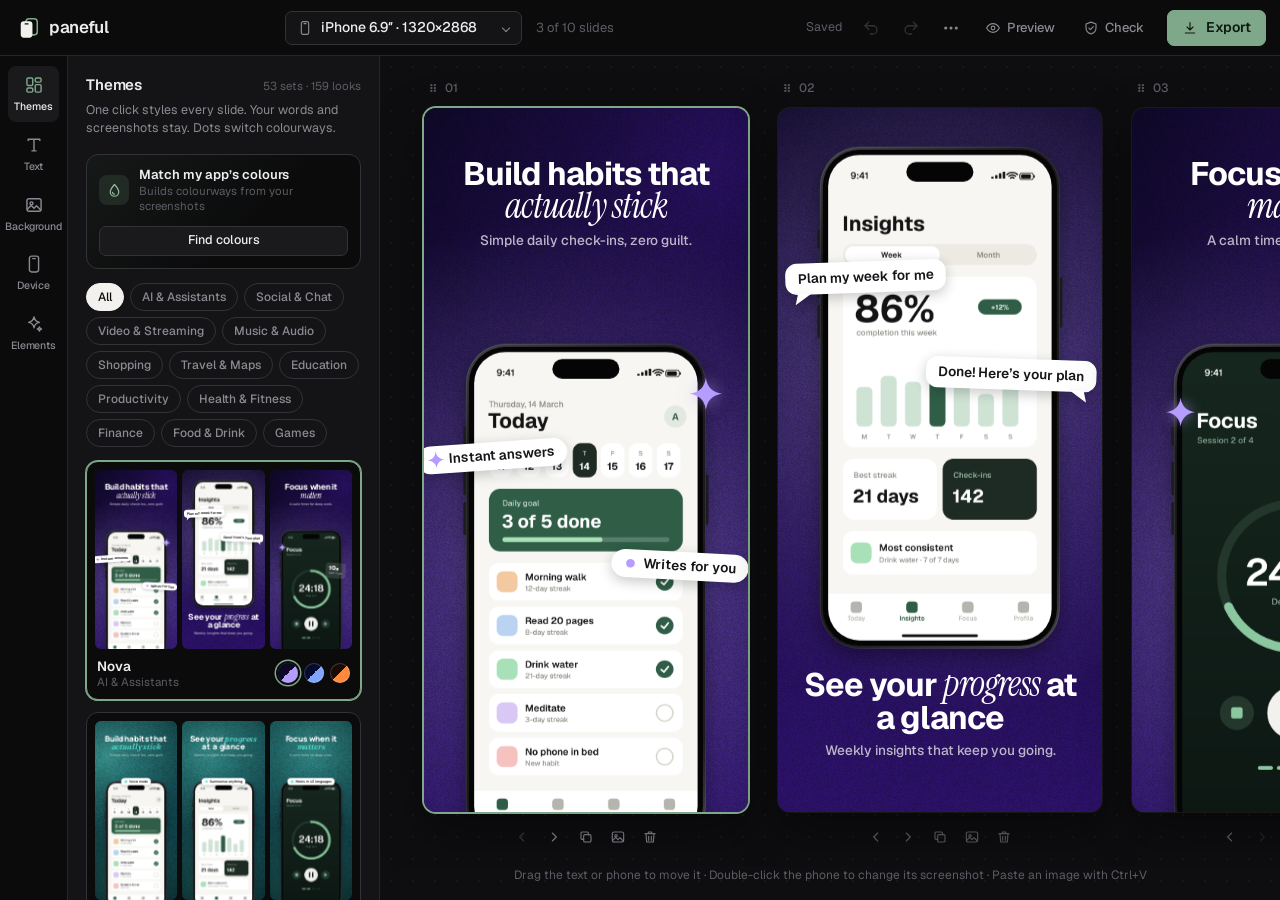
==== commit b731d713: "Analytics for tracking added" ====
--- a/app/index.html
+++ b/app/index.html
@@ -11,6 +11,7 @@
   <link rel="stylesheet" href="../assets/css/fonts.css">
   <link rel="stylesheet" href="../assets/css/base.css">
   <link rel="stylesheet" href="../assets/css/app.css">
+  <script defer src="https://analytics.devscape.in/script.js" data-website-id="87142d9d-df0b-46f7-9641-34f5c16f7099"></script>
 </head>
 <body>
   <header class="top">
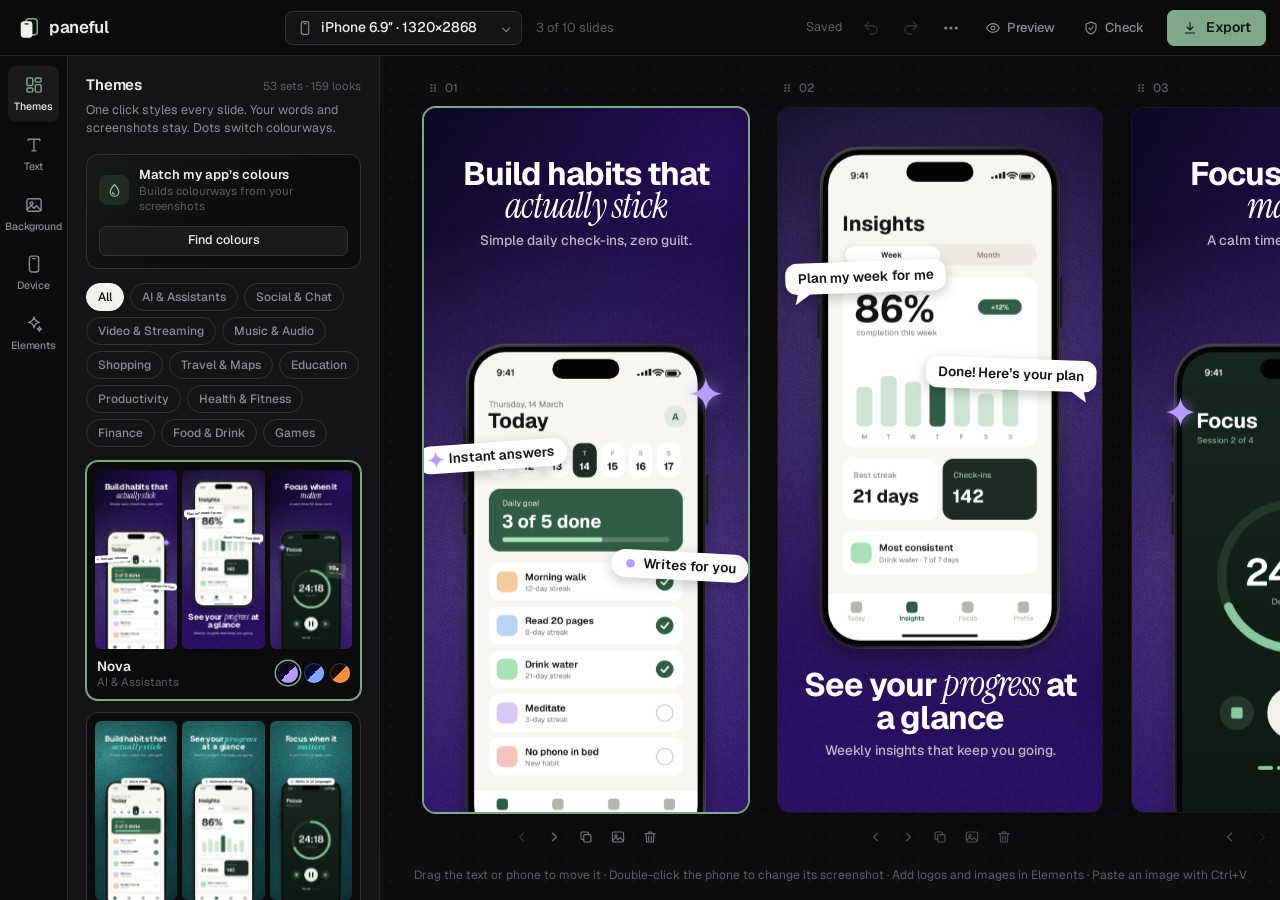
==== commit 96c84d84: "Upload Option Given on element" ====
--- a/app/index.html
+++ b/app/index.html
@@ -56,7 +56,7 @@
     <section class="stage" id="stage">
       <div class="strip" id="strip"></div>
       <div class="drop-hint" id="dropHint"><div>Drop screenshots to add slides</div></div>
-      <p class="stage-tip">Drag the text or phone to move it · Double-click the phone to change its screenshot · Paste an image with Ctrl+V</p>
+      <p class="stage-tip">Drag the text or phone to move it · Double-click the phone to change its screenshot · Add logos and images in Elements · Paste an image with Ctrl+V</p>
     </section>
   </main>
 
@@ -102,7 +102,7 @@
     </div>
   </div>
 
-  <input type="file" id="fileInput" accept="image/png,image/jpeg,image/webp,image/gif,image/avif" multiple hidden>
+  <input type="file" id="fileInput" accept="image/png,image/jpeg,image/webp,image/gif,image/avif,image/svg+xml,.svg" multiple hidden>
   <input type="file" id="projInput" accept=".json,application/json" hidden>
   <div class="toast" id="toast" role="status"></div>
 
--- a/assets/css/app.css
+++ b/assets/css/app.css
@@ -94,6 +94,7 @@
 .shot { display: flex; gap: 12px; align-items: center; padding: 10px; border: 1px solid var(--line-2); border-radius: var(--radius); background: var(--ink); }
 .shot .thumb { width: 46px; height: 92px; border-radius: 7px; background: #1f1f23 center/cover no-repeat; flex: none; display: grid; place-items: center; color: var(--faint); }
 .shot .thumb svg { width: 18px; height: 18px; }
+.shot .thumb.thumb-sq { width: 64px; height: 64px; background-size: contain; background-color: #2a2a2f; }
 .shot .meta { flex: 1; min-width: 0; display: flex; flex-direction: column; gap: 7px; }
 .shot .meta small { color: var(--muted); font-size: 12px; }
 
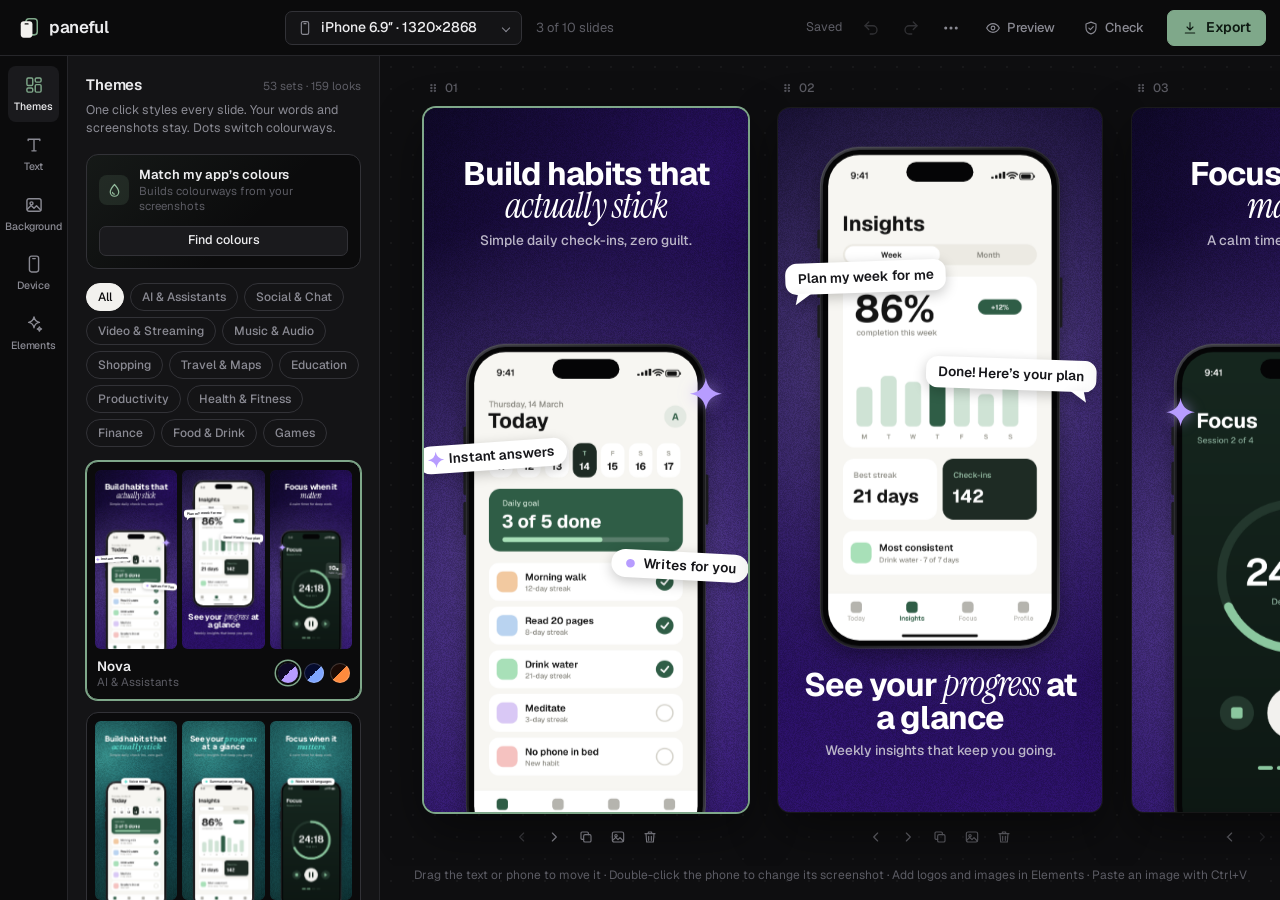
==== commit 0c8287cb: "SEO Updated" ====
--- a/app/index.html
+++ b/app/index.html
@@ -3,11 +3,23 @@
 <head>
   <meta charset="utf-8">
   <meta name="viewport" content="width=device-width, initial-scale=1">
-  <title>Editor · Paneful</title>
-  <meta name="description" content="Make App Store and Google Play screenshots in your browser. Free, no signup.">
+  <title>Screenshot Editor · Paneful — Free App Store &amp; Google Play Screenshot Maker</title>
+  <meta name="description" content="Make App Store and Google Play screenshots in your browser. Device frames, 159 theme looks, store preview and every store size in one ZIP. Free, no signup.">
   <meta name="theme-color" content="#0B0B0C">
+  <link rel="canonical" href="https://paneful.raiyanmemon.in/app/">
   <link rel="icon" href="../assets/img/favicon.svg" type="image/svg+xml">
   <link rel="apple-touch-icon" href="../assets/img/apple-touch-icon.png">
+  <link rel="manifest" href="../site.webmanifest">
+  <meta property="og:type" content="website">
+  <meta property="og:site_name" content="Paneful">
+  <meta property="og:url" content="https://paneful.raiyanmemon.in/app/">
+  <meta property="og:title" content="Paneful Editor — make store screenshots in your browser">
+  <meta property="og:description" content="Free, in-browser App Store and Google Play screenshot maker. No signup, nothing uploaded.">
+  <meta property="og:image" content="https://paneful.raiyanmemon.in/assets/img/og.png">
+  <meta property="og:image:width" content="1200">
+  <meta property="og:image:height" content="630">
+  <meta name="twitter:card" content="summary_large_image">
+  <meta name="twitter:image" content="https://paneful.raiyanmemon.in/assets/img/og.png">
   <link rel="stylesheet" href="../assets/css/fonts.css">
   <link rel="stylesheet" href="../assets/css/base.css">
   <link rel="stylesheet" href="../assets/css/app.css">
--- a/assets/css/app.css
+++ b/assets/css/app.css
@@ -222,6 +222,21 @@
 .el.on { border-color: var(--sage); }
 .el-head { display: flex; align-items: center; justify-content: space-between; margin-bottom: 8px; }
 .el-head b { font-size: 12.5px; font-weight: 600; }
+.layers { margin-bottom: 14px; }
+.layer-list { display: flex; flex-direction: column; gap: 3px; touch-action: none; user-select: none; }
+.layer { position: relative; display: flex; align-items: center; gap: 8px; height: 34px; padding: 0 8px 0 4px; border: 1px solid var(--line-2); border-radius: 8px; background: var(--ink); font-size: 12.5px; cursor: grab; }
+.layer:hover { border-color: var(--faint); }
+.layer.on { border-color: var(--sage); background: var(--sage-soft); }
+.layer-list.sorting .layer { transition: transform .16s cubic-bezier(.2, .7, .3, 1); }
+.layer-list.sorting .layer.dragging { transition: none; z-index: 2; cursor: grabbing; border-color: var(--sage); background: #17171a; box-shadow: 0 8px 22px rgba(0, 0, 0, .45); }
+.layer-grip { display: grid; place-items: center; color: var(--faint); }
+.layer-grip svg { width: 14px; height: 14px; }
+.layer-th { width: 22px; height: 22px; flex: none; border-radius: 5px; background: #2a2a2f center/contain no-repeat; }
+.layer-name { flex: 1; min-width: 0; overflow: hidden; text-overflow: ellipsis; white-space: nowrap; }
+.layer-phone { color: var(--muted); border-style: dashed; }
+.layer-phone.on { color: var(--text); }
+.layer-ic { display: grid; place-items: center; background: none; color: var(--muted); }
+.layer-ic svg { width: 16px; height: 16px; }
 .el-acts { display: flex; gap: 2px; }
 .el-acts .icon-btn { width: 28px; height: 28px; }
 .el-acts .icon-btn svg { width: 15px; height: 15px; }
